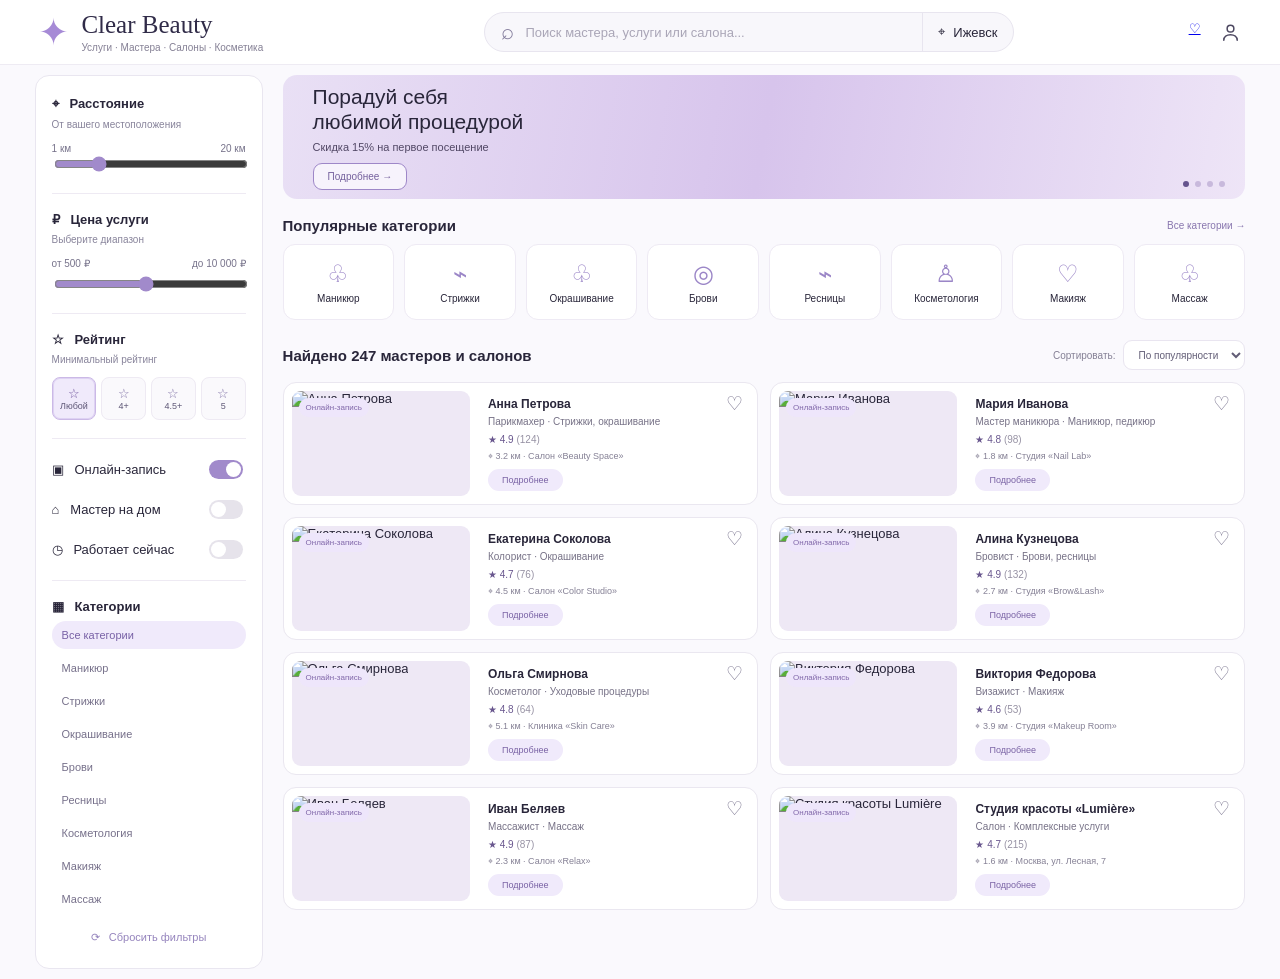
==== ClearBeautyAPI/wwwroot/frontend/index.html @ 9ed782c8 "блиа я уже не могу" ====
﻿
<!DOCTYPE html>

<html lang="ru">
<head>
<meta charset="utf-8"/>
<meta content="width=device-width, initial-scale=1.0" name="viewport"/>
<title>Clear Beauty — поиск мастеров</title>
<link href="css/style_beauty.css" rel="stylesheet"/>
</head>
<body>
<!-- ШАПКА -->
<header class="header">
<div class="logo">
<div class="logo-star">✦</div>
<div class="logo-text">
<h1>Clear Beauty</h1>
<p>Услуги · Мастера · Салоны · Косметика</p>
</div>
</div>
<div class="header-search">
<span class="search-icon">⌕</span>
<input placeholder="Поиск мастера, услуги или салона..." type="text"/>
<div class="location"><span>⌖</span> Ижевск</div>
</div>
<div class="header-actions">
<!-- Избранное пока без перехода -->
<a href="favorites_beauty.html" class="favorite-link" title="Избранное">
    ♡
</a>
<!-- Переход в профиль -->
<a aria-label="Профиль" class="icon-button profile-icon" href="profile_beauty.html" title="Профиль">
<svg fill="none" height="23" stroke="currentColor" stroke-linecap="round" stroke-linejoin="round" stroke-width="1.6" viewbox="0 0 24 24" width="23">
<circle cx="12" cy="8" r="3.5"></circle>
<path d="M5 20c0-3.5 3.1-5.7 7-5.7s7 2.2 7 5.7"></path>
</svg>
</a>
</div>
</header>
<!-- ОСНОВНОЙ КОНТЕНТ -->
<main class="layout">
<!-- БОКОВЫЕ ФИЛЬТРЫ -->
<aside class="filters">
<div class="filter-block">
<h3>⌖   Расстояние</h3>
<p class="filter-description">От вашего местоположения</p>

<div class="range-labels">
<span>1 км</span>
<span>20 км</span>
</div>
<input max="20" min="1" type="range" value="5"/>
</div>
<div class="filter-block">
<h3>₽   Цена услуги</h3>
<p class="filter-description">Выберите диапазон</p>
<div class="range-labels">
<span>от 500 ₽</span>
<span>до 10 000 ₽</span>
</div>
<input aria-label="Максимальная цена услуги" class="price-range" max="10000" min="500" type="range" value="5000"/>
</div>
<div class="filter-block">
<h3>☆   Рейтинг</h3>
<p class="filter-description">Минимальный рейтинг</p>
<div class="rating-filters"><input checked="checked" class="css-filter-radio" id="ratingAny" name="rating-filter" type="radio"/><label class="rating-option" for="ratingAny">☆<br/><small>Любой</small></label><input class="css-filter-radio" id="rating4" name="rating-filter" type="radio"/><label class="rating-option" for="rating4">☆<br/><small>4+</small></label><input class="css-filter-radio" id="rating45" name="rating-filter" type="radio"/><label class="rating-option" for="rating45">☆<br/><small>4.5+</small></label><input class="css-filter-radio" id="rating5" name="rating-filter" type="radio"/><label class="rating-option" for="rating5">☆<br/><small>5</small></label></div>
</div>
<div class="filter-block toggle-block">
<div class="toggle-row">
<span>▣   Онлайн-запись</span>
<input checked="" type="checkbox"/>
</div>
<div class="toggle-row">
<span>⌂   Мастер на дом</span>
<input type="checkbox"/>
</div>
<div class="toggle-row">
<span>◷   Работает сейчас</span>
<input type="checkbox"/>
</div>
</div>
<div class="filter-block categories-filter">
<h3>▦   Категории</h3>
<div class="category-filter-list"><input checked="checked" class="css-filter-radio" id="catAny" name="category-filter" type="radio"/><label class="category-filter-item" for="catAny">Все категории</label><input class="css-filter-radio" id="catManicure" name="category-filter" type="radio"/><label class="category-filter-item" for="catManicure">Маникюр</label><input class="css-filter-radio" id="catHair" name="category-filter" type="radio"/><label class="category-filter-item" for="catHair">Стрижки</label><input class="css-filter-radio" id="catColor" name="category-filter" type="radio"/><label class="category-filter-item" for="catColor">Окрашивание</label><input class="css-filter-radio" id="catBrows" name="category-filter" type="radio"/><label class="category-filter-item" for="catBrows">Брови</label><input class="css-filter-radio" id="catLashes" name="category-filter" type="radio"/><label class="category-filter-item" for="catLashes">Ресницы</label><input class="css-filter-radio" id="catCosmetology" name="category-filter" type="radio"/><label class="category-filter-item" for="catCosmetology">Косметология</label><input class="css-filter-radio" id="catMakeup" name="category-filter" type="radio"/><label class="category-filter-item" for="catMakeup">Макияж</label><input class="css-filter-radio" id="catMassage" name="category-filter" type="radio"/><label class="category-filter-item" for="catMassage">Массаж</label></div>
</div>
<button class="reset-filters">⟳   Сбросить фильтры</button>
</aside>
<!-- ПРАВАЯ ЧАСТЬ -->
<div class="content">
<!-- БАННЕР -->
<section class="banner">
<div class="banner-content">
<h2>Порадуй себя<br/>любимой процедурой</h2>
<p>Скидка 15% на первое посещение</p>
<button class="banner-button">Подробнее →</button>
</div>
<div class="banner-image"></div>
<div class="banner-dots">
<span class="active"></span>
<span></span>
<span></span>
<span></span>
</div>
</section>
<!-- КАТЕГОРИИ -->
<section class="popular-categories">
<div class="section-heading">
<h2>Популярные категории</h2>
<a href="#">Все категории →</a>
</div>
<div class="category-grid">
<div class="category-card">
<div class="category-icon">♧</div>
<p>Маникюр</p>
</div>
<div class="category-card">
<div class="category-icon">⌁</div>
<p>Стрижки</p>
</div>
<div class="category-card">
<div class="category-icon">♧</div>
<p>Окрашивание</p>
</div>
<div class="category-card">
<div class="category-icon">◎</div>
<p>Брови</p>
</div>
<div class="category-card">
<div class="category-icon">⌁</div>
<p>Ресницы</p>
</div>
<div class="category-card">
<div class="category-icon">♙</div>
<p>Косметология</p>
</div>
<div class="category-card">
<div class="category-icon">♡</div>
<p>Макияж</p>
</div>
<div class="category-card">
<div class="category-icon">♧</div>
<p>Массаж</p>
</div>
</div>
</section>
<!-- СПИСОК МАСТЕРОВ -->
<section class="masters-section">
<div class="masters-heading">
<h2>Найдено 247 мастеров и салонов</h2>
<div class="sorting">
<span>Сортировать:</span>
<select>
<option>По популярности</option>
<option>По рейтингу</option>
<option>По цене</option>
<option>По расстоянию</option>
</select>
</div>
</div>
<div class="masters-grid">
<!-- КАРТОЧКА 1 -->
<article class="master-card" data-category="hair color" data-rating="4.9">
<div class="master-photo">
<img alt="Анна Петрова" src="https://images.unsplash.com/photo-1534528741775-53994a69daeb?auto=format&amp;fit=crop&amp;w=500&amp;q=80"/>
<span class="online-badge">Онлайн-запись</span>
</div>
<div class="master-info">
<button class="favorite">♡</button>
<h3>Анна Петрова</h3>
<p class="master-specialty">Парикмахер · Стрижки, окрашивание</p>
<p class="master-rating">★ 4.9 <span>(124)</span></p>
<p class="master-location">⌖ 3.2 км · Салон «Beauty Space»</p>
<button class="details-button">Подробнее</button>
</div>
</article>
<!-- КАРТОЧКА 2 -->
<article class="master-card" data-category="manicure" data-rating="4.8">
<div class="master-photo">
<img alt="Мария Иванова" src="https://images.unsplash.com/photo-1517841905240-472988babdf9?auto=format&amp;fit=crop&amp;w=500&amp;q=80"/>
<span class="online-badge">Онлайн-запись</span>
</div>
<div class="master-info">
<button class="favorite">♡</button>
<h3>Мария Иванова</h3>
<p class="master-specialty">Мастер маникюра · Маникюр, педикюр</p>
<p class="master-rating">★ 4.8 <span>(98)</span></p>
<p class="master-location">⌖ 1.8 км · Студия «Nail Lab»</p>
<button class="details-button">Подробнее</button>
</div>
</article>
<!-- КАРТОЧКА 3 -->
<article class="master-card" data-category="color" data-rating="4.7">
<div class="master-photo">
<img alt="Екатерина Соколова" src="https://images.unsplash.com/photo-1524504388940-b1c1722653e1?auto=format&amp;fit=crop&amp;w=500&amp;q=80"/>
<span class="online-badge">Онлайн-запись</span>
</div>
<div class="master-info">
<button class="favorite">♡</button>
<h3>Екатерина Соколова</h3>
<p class="master-specialty">Колорист · Окрашивание</p>
<p class="master-rating">★ 4.7 <span>(76)</span></p>
<p class="master-location">⌖ 4.5 км · Салон «Color Studio»</p>
<button class="details-button">Подробнее</button>
</div>
</article>
<!-- КАРТОЧКА 4 -->
<article class="master-card" data-category="brows lashes" data-rating="4.9">
<div class="master-photo">
<img alt="Алина Кузнецова" src="https://images.unsplash.com/photo-1506794778202-cad84cf45f1d?auto=format&amp;fit=crop&amp;w=500&amp;q=80"/>
<span class="online-badge">Онлайн-запись</span>
</div>
<div class="master-info">
<button class="favorite">♡</button>
<h3>Алина Кузнецова</h3>
<p class="master-specialty">Бровист · Брови, ресницы</p>
<p class="master-rating">★ 4.9 <span>(132)</span></p>
<p class="master-location">⌖ 2.7 км · Студия «Brow&amp;Lash»</p>
<button class="details-button">Подробнее</button>
</div>
</article>
<!-- КАРТОЧКА 5 -->
<article class="master-card" data-category="cosmetology" data-rating="4.8">
<div class="master-photo">
<img alt="Ольга Смирнова" src="https://images.unsplash.com/photo-1552699611-e2c4e0b2c3f0?auto=format&amp;fit=crop&amp;w=500&amp;q=80"/>
<span class="online-badge">Онлайн-запись</span>
</div>
<div class="master-info">
<button class="favorite">♡</button>
<h3>Ольга Смирнова</h3>
<p class="master-specialty">Косметолог · Уходовые процедуры</p>
<p class="master-rating">★ 4.8 <span>(64)</span></p>
<p class="master-location">⌖ 5.1 км · Клиника «Skin Care»</p>
<button class="details-button">Подробнее</button>
</div>
</article>
<!-- КАРТОЧКА 6 -->
<article class="master-card" data-category="makeup" data-rating="4.6">
<div class="master-photo">
<img alt="Виктория Федорова" src="https://images.unsplash.com/photo-1529139574466-a303027c1d8b?auto=format&amp;fit=crop&amp;w=500&amp;q=80"/>
<span class="online-badge">Онлайн-запись</span>
</div>
<div class="master-info">
<button class="favorite">♡</button>
<h3>Виктория Федорова</h3>
<p class="master-specialty">Визажист · Макияж</p>
<p class="master-rating">★ 4.6 <span>(53)</span></p>
<p class="master-location">⌖ 3.9 км · Студия «Makeup Room»</p>
<button class="details-button">Подробнее</button>
</div>
</article>
<!-- КАРТОЧКА 7 -->
<article class="master-card" data-category="massage" data-rating="4.9">
<div class="master-photo">
<img alt="Иван Беляев" src="https://images.unsplash.com/photo-1519823551278-64ac92734fb1?auto=format&amp;fit=crop&amp;w=500&amp;q=80"/>
<span class="online-badge">Онлайн-запись</span>
</div>
<div class="master-info">
<button class="favorite">♡</button>
<h3>Иван Беляев</h3>
<p class="master-specialty">Массажист · Массаж</p>
<p class="master-rating">★ 4.9 <span>(87)</span></p>
<p class="master-location">⌖ 2.3 км · Салон «Relax»</p>
<button class="details-button">Подробнее</button>
</div>
</article>
<!-- КАРТОЧКА 8 -->
<article class="master-card" data-category="all" data-rating="4.7">
<div class="master-photo salon-photo">
<img alt="Студия красоты Lumière" src="https://images.unsplash.com/photo-1600948836103-54d8a7d9b6f1?auto=format&amp;fit=crop&amp;w=500&amp;q=80"/>
<span class="online-badge">Онлайн-запись</span>
</div>
<div class="master-info">
<button class="favorite">♡</button>
<h3>Студия красоты «Lumière»</h3>
<p class="master-specialty">Салон · Комплексные услуги</p>
<p class="master-rating">★ 4.7 <span>(215)</span></p>
<p class="master-location">⌖ 1.6 км · Москва, ул. Лесная, 7</p>
<button class="details-button">Подробнее</button>
</div>
</article>
</div>
</section>
</div>
</main>
</body>
</html>
---- ClearBeautyAPI/wwwroot/frontend/css/style_beauty.css ----
/* =========================
   ОСНОВНЫЕ НАСТРОЙКИ
========================= */

* {
    box-sizing: border-box;
}

body {
    margin: 0;
    font-family: Arial, Helvetica, sans-serif;
    background: #faf9fd;
    color: #29263a;
    font-size: 13px;
}

button,
input,
select {
    font: inherit;
}

button {
    cursor: pointer;
}

:root {
    --purple: #8970b8;
    --purple-dark: #71569f;
    --purple-light: #f0eafb;
    --border: #e9e6f0;
    --text: #29263a;
    --muted: #88849b;
    --white: #ffffff;
}


/* =========================
   ШАПКА
========================= */

.header {
    height: 65px;
    background: #ffffff;
    border-bottom: 1px solid #eeebf3;
    display: flex;
    align-items: center;
    justify-content: space-between;
    padding: 0 3%;
    gap: 30px;
}

.logo {
    display: flex;
    align-items: center;
    gap: 12px;
    min-width: 270px;
}

.logo-star {
    color: #a68ad6;
    font-size: 37px;
}

.logo-text h1 {
    font-family: Georgia, serif;
    font-size: 25px;
    font-weight: 400;
    margin: 0;
    color: #302b48;
}

.logo-text p {
    font-size: 10px;
    color: #858095;
    margin: 3px 0 0;
}

.header-search {
    display: flex;
    align-items: center;
    height: 40px;
    border: 1px solid #e8e5ef;
    background: #f8f7fb;
    border-radius: 30px;
    flex: 1;
    max-width: 530px;
    overflow: hidden;
}

.search-icon {
    padding-left: 16px;
    font-size: 22px;
    color: #827b9b;
}

.header-search input {
    flex: 1;
    width: 100px;
    border: none;
    outline: none;
    background: transparent;
    padding: 0 12px;
}

.header-search input::placeholder {
    color: #aaa6b7;
}

.location {
    display: flex;
    align-items: center;
    gap: 8px;
    border-left: 1px solid #e8e5ef;
    height: 100%;
    padding: 0 15px;
    white-space: nowrap;
}

.header-actions {
    display: flex;
    gap: 18px;
}

.icon-button {
    background: none;
    border: none;
    font-size: 23px;
    color: #4d4861;
}


/* =========================
   ОБЩАЯ СЕТКА
========================= */

.layout {
    display: grid;
    grid-template-columns: 228px minmax(0, 1fr);
    gap: 20px;
    max-width: 1600px;
    margin: 10px auto;
    padding: 0 2.7%;
}

.content {
    min-width: 0;
}


/* =========================
   ФИЛЬТРЫ
========================= */

.filters {
    background: #ffffff;
    border: 1px solid var(--border);
    border-radius: 14px;
    padding: 16px;
    align-self: start;
}

.filter-block {
    padding: 4px 0 18px;
    border-bottom: 1px solid #eeeaf3;
    margin-bottom: 14px;
}

.filter-block h3 {
    font-size: 13px;
    font-weight: 600;
    margin: 0 0 7px;
}

.filter-description {
    color: var(--muted);
    font-size: 10px;
    margin: 0 0 12px;
}

.filters select {
    width: 100%;
    height: 35px;
    border: 1px solid var(--border);
    background: #fff;
    border-radius: 9px;
    padding: 0 10px;
    outline: none;
}

.range-labels {
    display: flex;
    justify-content: space-between;
    color: #77738b;
    font-size: 10px;
    margin-top: 13px;
}

input[type="range"] {
    width: 100%;
    accent-color: #a18acb;
}

.double-range {
    display: flex;
    flex-direction: column;
    gap: 0;
}

.rating-filters {
    display: grid;
    grid-template-columns: repeat(4, 1fr);
    gap: 5px;
}

.rating-option {
    background: #faf9fc;
    border: 1px solid #eeeaf3;
    border-radius: 8px;
    padding: 8px 2px;
    color: #8274a8;
}

.rating-option.selected {
    background: #f0eafb;
    border-color: #ded2f3;
}

.rating-option small {
    font-size: 9px;
    color: #5f5877;
}

.toggle-block {
    display: flex;
    flex-direction: column;
    gap: 15px;
}

.toggle-row {
    display: flex;
    justify-content: space-between;
    align-items: center;
}

.toggle-row input {
    appearance: none;
    width: 34px;
    height: 19px;
    background: #e6e3eb;
    border-radius: 20px;
    position: relative;
    cursor: pointer;
    transition: 0.2s;
}

.toggle-row input::before {
    content: "";
    position: absolute;
    height: 15px;
    width: 15px;
    left: 2px;
    top: 2px;
    border-radius: 50%;
    background: white;
    transition: 0.2s;
}

.toggle-row input:checked {
    background: #a18acb;
}

.toggle-row input:checked::before {
    transform: translateX(15px);
}

.categories-filter {
    border-bottom: none;
    padding-bottom: 0;
    margin-bottom: 10px;
}

.category-filter-list {
    display: flex;
    flex-direction: column;
    gap: 5px;
}

.category-filter-item {
    border: none;
    background: transparent;
    text-align: left;
    padding: 8px 10px;
    border-radius: 20px;
    color: #77718b;
    font-size: 11px;
}

.category-filter-item:hover,
.category-filter-item.active {
    background: #f0eafb;
    color: #7861a6;
}

.reset-filters {
    display: block;
    width: 100%;
    background: none;
    border: none;
    color: #9584bd;
    font-size: 11px;
    padding: 8px;
}


/* =========================
   БАННЕР
========================= */

.banner {
    position: relative;
    height: 124px;
    overflow: hidden;
    border-radius: 14px;
    background: linear-gradient(100deg, #e9e0f5, #d7c4ec, #eee5f7);
    display: flex;
    align-items: center;
}

.banner-content {
    position: relative;
    z-index: 2;
    padding: 22px 30px;
}

.banner-content h2 {
    font-size: 21px;
    font-weight: 500;
    line-height: 1.2;
    margin: 0 0 7px;
}

.banner-content p {
    font-size: 11px;
    margin: 0 0 10px;
    color: #514765;
}

.banner-button {
    border: 1px solid #9e87c8;
    border-radius: 9px;
    background: #f7f3fc;
    color: #75619d;
    padding: 7px 14px;
    font-size: 10px;
}

.banner-image {
    position: absolute;
    right: 0;
    top: 0;
    width: 48%;
    height: 100%;
    background-image: url("https://images.unsplash.com/photo-1524504388940-b1c1722653e1?auto=format&fit=crop&w=900&q=80");
    background-size: cover;
    background-position: center 35%;
    mask-image: linear-gradient(to right, transparent, black 25%);
}

.banner-dots {
    position: absolute;
    right: 20px;
    bottom: 12px;
    display: flex;
    gap: 6px;
    z-index: 3;
}

.banner-dots span {
    width: 6px;
    height: 6px;
    border-radius: 50%;
    background: #c8b9dc;
}

.banner-dots span.active {
    background: #66548e;
}


/* =========================
   КАТЕГОРИИ
========================= */

.popular-categories {
    margin-top: 18px;
}

.section-heading {
    display: flex;
    justify-content: space-between;
    align-items: center;
    margin-bottom: 10px;
}

.section-heading h2 {
    font-size: 15px;
    margin: 0;
}

.section-heading a {
    text-decoration: none;
    color: #8876ae;
    font-size: 10px;
}

.category-grid {
    display: grid;
    grid-template-columns: repeat(8, minmax(0, 1fr));
    gap: 10px;
}

.category-card {
    background: #ffffff;
    border: 1px solid #eeeaf4;
    border-radius: 12px;
    min-height: 76px;
    display: flex;
    flex-direction: column;
    align-items: center;
    justify-content: center;
    gap: 5px;
    transition: 0.2s;
}

.category-card:hover {
    background: #f4effb;
    border-color: #d9c9ed;
    transform: translateY(-2px);
}

.category-icon {
    font-size: 24px;
    color: #9b86c7;
}

.category-card p {
    font-size: 10px;
    margin: 0;
}


/* =========================
   МАСТЕРА
========================= */

.masters-section {
    margin-top: 20px;
}

.masters-heading {
    display: flex;
    justify-content: space-between;
    align-items: center;
    gap: 15px;
    margin-bottom: 12px;
}

.masters-heading h2 {
    font-size: 15px;
    margin: 0;
}

.sorting {
    display: flex;
    align-items: center;
    gap: 8px;
    color: #858095;
    font-size: 10px;
}

.sorting select {
    width: auto;
    min-width: 120px;
    border: 1px solid #e9e5f0;
    background: #ffffff;
    border-radius: 9px;
    height: 30px;
    padding: 0 10px;
    color: #625d76;
}


/* СЕТКА КАРТОЧЕК */

.masters-grid {
    display: grid;
    grid-template-columns: repeat(2, minmax(0, 1fr));
    gap: 12px;
}


/* КАРТОЧКА */

.master-card {
    min-width: 0;
    display: flex;
    align-items: center;
    gap: 14px;
    background: #ffffff;
    border: 1px solid #eae7f0;
    border-radius: 13px;
    padding: 8px;
    min-height: 120px;
    transition: 0.2s;
}

.master-card:hover {
    border-color: #d6c6eb;
    box-shadow: 0 4px 15px rgba(119, 92, 158, 0.08);
}

.master-photo {
    position: relative;
    flex: 0 0 39%;
    height: 105px;
    overflow: hidden;
    border-radius: 9px;
    background: #eee8f5;
}

.master-photo img {
    width: 100%;
    height: 100%;
    object-fit: cover;
}

.online-badge {
    position: absolute;
    top: 7px;
    left: 7px;
    background: #eee6fb;
    color: #8067a9;
    padding: 5px 7px;
    border-radius: 15px;
    font-size: 8px;
    white-space: nowrap;
}

.master-info {
    position: relative;
    flex: 1;
    min-width: 0;
    padding: 4px 4px;
}

.master-info h3 {
    font-size: 12px;
    font-weight: 600;
    margin: 0 20px 5px 0;
}

.master-specialty {
    font-size: 10px;
    color: #777287;
    margin: 0 0 7px;
}

.master-rating {
    font-size: 10px;
    margin: 0 0 6px;
    color: #69578e;
}

.master-rating span {
    color: #9792a4;
}

.master-location {
    color: #858095;
    font-size: 9px;
    margin: 0 0 7px;
}

.favorite {
    position: absolute;
    top: 0;
    right: 0;
    border: none;
    background: none;
    color: #77718c;
    font-size: 19px;
    line-height: 1;
}

.details-button {
    border: none;
    background: #f0eafb;
    color: #7962a4;
    padding: 6px 14px;
    border-radius: 20px;
    font-size: 9px;
}

.details-button:hover {
    background: #e3d7f4;
}

.salon-photo img {
    object-position: center;
}


/* =========================
   АДАПТАЦИЯ
========================= */

@media (max-width: 1200px) {
    .layout {
        grid-template-columns: 210px minmax(0, 1fr);
        padding: 0 15px;
        gap: 15px;
    }

    .category-grid {
        grid-template-columns: repeat(4, 1fr);
    }

    .masters-grid {
        grid-template-columns: 1fr;
    }
}

@media (max-width: 800px) {
    .header {
        flex-wrap: wrap;
        height: auto;
        padding: 12px 15px;
        gap: 12px;
    }

    .logo {
        min-width: auto;
    }

    .header-search {
        order: 3;
        max-width: none;
        flex-basis: 100%;
    }

    .layout {
        grid-template-columns: 1fr;
    }

    .filters {
        display: none;
    }

    .banner {
        height: 150px;
    }

    .banner-content {
        padding: 15px;
    }

    .banner-content h2 {
        font-size: 18px;
    }

    .banner-image {
        width: 50%;
    }

    .category-grid {
        grid-template-columns: repeat(4, 1fr);
    }

    .masters-heading {
        flex-wrap: wrap;
    }
}

@media (max-width: 480px) {
    .masters-grid {
        grid-template-columns: 1fr;
    }

    .category-grid {
        grid-template-columns: repeat(2, 1fr);
    }

    .master-card {
        gap: 10px;
    }

    .master-photo {
        flex-basis: 38%;
    }

    .header-actions {
        gap: 5px;
    }

    .logo-text h1 {
        font-size: 21px;
    }

    .logo-text p {
        font-size: 8px;
    }

    .banner-image {
        opacity: 0.6;
    }
}

/* ================================
   СТРАНИЦА ЛИЧНОГО КАБИНЕТА
================================ */

.profile-logo {
    text-decoration: none;
    color: inherit;
}

.profile-icon {
    display: flex;
    align-items: center;
    justify-content: center;
    text-decoration: none;
}

.profile-icon:hover {
    color: #9076bc;
}

.active-profile {
    color: #9076bc;
}


/* Общая область профиля */

.profile-page {
    max-width: 1450px;
    margin: 30px auto;
    padding: 0 35px;
}

.profile-page-heading {
    margin-bottom: 25px;
}

.profile-page-heading h2 {
    font-size: 25px;
    font-weight: 500;
    margin: 0 0 8px;
    color: #302b48;
}

.profile-page-heading p {
    margin: 0;
    color: #88849a;
    font-size: 13px;
}


/* Расположение бокового меню и контента */

.profile-layout {
    display: grid;
    grid-template-columns: 245px minmax(0, 1fr);
    gap: 22px;
    align-items: start;
}


/* БОКОВОЕ МЕНЮ */

.profile-sidebar {
    background: white;
    border: 1px solid #eae6f0;
    border-radius: 15px;
    padding: 20px;
}

.profile-user-mini {
    display: flex;
    align-items: center;
    gap: 12px;
    padding-bottom: 20px;
    border-bottom: 1px solid #eeeaf3;
}

.avatar {
    width: 45px;
    height: 45px;
    border-radius: 50%;
    background: #eee6f8;
    display: flex;
    align-items: center;
    justify-content: center;
    color: #876bb0;
    font-size: 19px;
}

.profile-user-mini h3 {
    margin: 0 0 5px;
    font-size: 14px;
}

.profile-user-mini p {
    margin: 0;
    font-size: 10px;
    color: #8e899e;
}

.profile-navigation {
    display: flex;
    flex-direction: column;
    gap: 7px;
    padding: 18px 0;
}

.profile-nav-item {
    display: flex;
    align-items: center;
    gap: 11px;
    padding: 12px;
    border-radius: 10px;
    text-decoration: none;
    color: #6f6a82;
    font-size: 12px;
    transition: 0.2s;
}

.profile-nav-item span {
    font-size: 17px;
}

.profile-nav-item:hover,
.profile-nav-item.active {
    background: #f0eafb;
    color: #8167aa;
}

.back-to-site {
    display: block;
    border-top: 1px solid #eeeaf3;
    padding-top: 17px;
    text-decoration: none;
    color: #8b78b3;
    font-size: 11px;
}


/* ОСНОВНОЙ КОНТЕНТ */

.profile-content {
    display: flex;
    flex-direction: column;
    gap: 18px;
    min-width: 0;
}

.profile-card {
    background: white;
    border: 1px solid #eae6f0;
    border-radius: 15px;
    padding: 22px;
}

.profile-card-heading {
    display: flex;
    justify-content: space-between;
    align-items: center;
    gap: 12px;
    margin-bottom: 20px;
}

.profile-card-heading h3 {
    margin: 0;
    font-size: 15px;
    font-weight: 600;
}

.edit-profile-button {
    border: 1px solid #e2d8f0;
    background: white;
    color: #846ba9;
    padding: 8px 15px;
    border-radius: 9px;
    font-size: 11px;
}

.edit-profile-button:hover {
    background: #f3eefb;
}


/* ЛИЧНЫЕ ДАННЫЕ */

.personal-info {
    display: flex;
    align-items: center;
    gap: 17px;
    margin-bottom: 23px;
}

.large-avatar {
    width: 75px;
    height: 75px;
    border-radius: 50%;
    background: linear-gradient(135deg, #e7dcf5, #cdb9e9);
    display: flex;
    align-items: center;
    justify-content: center;
    font-size: 29px;
    color: #755c9b;
}

.personal-info-text h2 {
    font-size: 20px;
    font-weight: 500;
    margin: 0 0 7px;
}

.personal-info-text p {
    margin: 0;
    font-size: 12px;
    color: #89849a;
}

.profile-fields {
    display: grid;
    grid-template-columns: repeat(2, 1fr);
    gap: 13px;
}

.profile-field {
    display: flex;
    flex-direction: column;
    gap: 7px;
    background: #faf9fc;
    padding: 13px;
    border-radius: 10px;
}

.profile-field span {
    color: #908a9f;
    font-size: 10px;
}

.profile-field strong {
    font-size: 12px;
    font-weight: 500;
    color: #39344c;
}


/* ЗАПИСЬ */

.appointment-card {
    display: flex;
    align-items: center;
    gap: 17px;
    border: 1px solid #eee8f5;
    background: #faf9fd;
    border-radius: 12px;
    padding: 15px;
}

.appointment-date {
    width: 65px;
    min-width: 65px;
    height: 72px;
    background: #eee7f8;
    border-radius: 12px;
    display: flex;
    flex-direction: column;
    align-items: center;
    justify-content: center;
    color: #8066a8;
}

.appointment-date span {
    font-size: 10px;
}

.appointment-date strong {
    font-size: 27px;
    font-weight: 500;
}

.appointment-info {
    flex: 1;
}

.appointment-info h4 {
    margin: 0 0 8px;
    font-size: 13px;
}

.appointment-info p {
    margin: 0 0 5px;
    color: #817b91;
    font-size: 11px;
}

.appointment-status {
    display: inline-block;
    margin-top: 6px;
    background: #e9f4ea;
    color: #6c9a74;
    padding: 6px 9px;
    border-radius: 15px;
    font-size: 9px;
}

.appointment-more {
    background: #eee8f8;
    border: none;
    color: #8066a8;
    border-radius: 9px;
    padding: 10px 13px;
    font-size: 10px;
}


/* ИЗБРАННЫЕ МАСТЕРА */

.favorites-preview {
    display: grid;
    grid-template-columns: repeat(2, minmax(0, 1fr));
    gap: 12px;
}

.favorite-master {
    display: flex;
    align-items: center;
    gap: 11px;
    background: #faf9fc;
    border: 1px solid #eeeaf3;
    border-radius: 11px;
    padding: 10px;
    min-width: 0;
}

.favorite-master img {
    width: 58px;
    height: 58px;
    border-radius: 9px;
    object-fit: cover;
}

.favorite-master div {
    flex: 1;
    min-width: 0;
}

.favorite-master h4 {
    margin: 0 0 5px;
    font-size: 11px;
}

.favorite-master p {
    margin: 0 0 5px;
    color: #888399;
    font-size: 10px;
}

.favorite-master span {
    color: #856eac;
    font-size: 10px;
}

.favorite-heart {
    background: transparent;
    border: none;
    color: #a38bc9;
    font-size: 17px;
}


/* НАСТРОЙКИ */

.settings-list {
    display: flex;
    flex-direction: column;
}

.settings-list a {
    display: flex;
    justify-content: space-between;
    padding: 15px 0;
    text-decoration: none;
    color: #625d75;
    font-size: 12px;
    border-bottom: 1px solid #f0edf4;
}

.settings-list a:last-child {
    border-bottom: none;
}

.settings-list a:hover {
    color: #9175ba;
}

.text-link {
    color: #8872b0;
    text-decoration: none;
    font-size: 11px;
}


/* АДАПТИВ ПРОФИЛЯ */

@media (max-width: 900px) {
    .profile-layout {
        grid-template-columns: 1fr;
    }

    .profile-sidebar {
        padding: 12px;
    }

    .profile-navigation {
        flex-direction: row;
        flex-wrap: wrap;
    }

    .profile-nav-item {
        flex: 1;
        justify-content: center;
    }

    .back-to-site {
        margin-top: 5px;
    }

    .favorites-preview {
        grid-template-columns: 1fr;
    }
}

@media (max-width: 600px) {
    .profile-page {
        padding: 0 15px;
        margin-top: 20px;
    }

    .profile-fields {
        grid-template-columns: 1fr;
    }

    .appointment-card {
        flex-wrap: wrap;
    }

    .appointment-more {
        width: 100%;
    }

    .profile-card {
        padding: 15px;
    }

    .profile-page-heading h2 {
        font-size: 21px;
    }

    .profile-navigation {
        flex-direction: column;
    }

    .profile-nav-item {
        justify-content: flex-start;
    }
}

/* ================= CSS-ФИЛЬТРАЦИЯ: рейтинги и категории без JavaScript ================= */
.css-filter-radio { position:absolute; opacity:0; width:1px; height:1px; overflow:hidden; }
.rating-filters .rating-option { display:flex; flex-direction:column; align-items:center; justify-content:center; cursor:pointer; text-align:center; }
.rating-filters input:checked + label { background:#f0eafb; border-color:#cbb9e6; color:#71569f; box-shadow:0 0 0 1px #ded2f3 inset; }
.category-filter-list input:checked + label { background:#f0eafb; color:#7861a6; }
.category-filter-item { display:block; cursor:pointer; }
.price-range { width:100%; accent-color:#a18acb; margin-top:7px; }
/* rating hiding: selected threshold hides cards below it */
.layout:has(#rating4:checked) .master-card:not([data-rating^="4"]):not([data-rating^="5"]),
.layout:has(#rating5:checked) .master-card:not([data-rating="5.0"]) { display:none; }
/* category filters */
.layout:has(#catManicure:checked) .master-card:not([data-category~="manicure"]),
.layout:has(#catHair:checked) .master-card:not([data-category~="hair"]),
.layout:has(#catColor:checked) .master-card:not([data-category~="color"]),
.layout:has(#catBrows:checked) .master-card:not([data-category~="brows"]),
.layout:has(#catLashes:checked) .master-card:not([data-category~="lashes"]),
.layout:has(#catCosmetology:checked) .master-card:not([data-category~="cosmetology"]),
.layout:has(#catMakeup:checked) .master-card:not([data-category~="makeup"]),
.layout:has(#catMassage:checked) .master-card:not([data-category~="massage"]) { display:none; }


/* =========================
   FAVORITES PAGE
========================= */

.favorites-page {
    max-width: 1440px;
    margin: 0 auto;
    padding: 40px 60px 70px;
    box-sizing: border-box;
}

.favorites-heading {
    display: flex;
    justify-content: space-between;
    align-items: flex-end;
    gap: 30px;
    margin-bottom: 35px;
}

.favorites-subtitle {
    font-size: 12px;
    letter-spacing: 3px;
    color: #a28ac7;
    margin-bottom: 12px;
}

.favorites-heading h1 {
    font-size: 36px;
    font-weight: 600;
    color: #29252f;
    margin: 0 0 12px;
}

.favorites-description {
    color: #85808d;
    font-size: 15px;
    margin: 0;
}

.back-to-catalog {
    text-decoration: none;
    color: #8c72b5;
    border: 1px solid #d9c9ed;
    border-radius: 12px;
    padding: 12px 20px;
    font-size: 14px;
    transition: 0.2s;
    white-space: nowrap;
}

.back-to-catalog:hover {
    background: #f2ebfa;
}

/* Сетка карточек */

.favorites-grid {
    display: grid;
    grid-template-columns: repeat(3, minmax(0, 1fr));
    gap: 25px;
}

/* Карточка мастера */

.favorite-card {
    background: #ffffff;
    border: 1px solid #eee8f3;
    border-radius: 20px;
    overflow: hidden;
    transition: 0.25s;
}

.favorite-card:hover {
    transform: translateY(-4px);
    box-shadow: 0 10px 30px rgba(155, 125, 183, 0.12);
}

/* Фото */

.favorite-image {
    position: relative;
    width: 100%;
    height: 270px;
    overflow: hidden;
    background: #f2edf6;
}

.favorite-image img {
    width: 100%;
    height: 100%;
    object-fit: cover;
    display: block;
}

/* Сердечко */

.favorite-heart {
    position: absolute;
    top: 15px;
    right: 15px;
    width: 42px;
    height: 42px;
    border: none;
    border-radius: 50%;
    background: rgba(255, 255, 255, 0.92);
    color: #c47da9;
    font-size: 23px;
    cursor: pointer;
    display: flex;
    align-items: center;
    justify-content: center;
    transition: 0.2s;
}

.favorite-heart:hover {
    background: #c47da9;
    color: white;
}

/* Информация */

.favorite-card-info {
    padding: 20px;
}

.favorite-name-row {
    display: flex;
    justify-content: space-between;
    align-items: center;
    gap: 10px;
}

.favorite-name-row h2 {
    font-size: 18px;
    color: #302b36;
    font-weight: 600;
    margin: 0;
}

.favorite-rating {
    font-size: 14px;
    color: #b18b55;
    white-space: nowrap;
}

.favorite-specialization {
    font-size: 14px;
    color: #8c8694;
    margin: 12px 0;
}

.favorite-price {
    font-size: 16px;
    font-weight: 600;
    color: #5c496e;
    margin: 15px 0;
}

/* Кнопка подробнее */

.favorite-details {
    display: flex;
    justify-content: center;
    align-items: center;
    width: 100%;
    box-sizing: border-box;
    padding: 12px;
    border-radius: 12px;
    text-decoration: none;
    background: #eee6f7;
    color: #8062a5;
    font-size: 14px;
    font-weight: 500;
    transition: 0.2s;
}

.favorite-details:hover {
    background: #dcd0ed;
}

/* Адаптивность */

@media (max-width: 1000px) {
    .favorites-grid {
        grid-template-columns: repeat(2, minmax(0, 1fr));
    }

    .favorites-page {
        padding: 35px 30px;
    }
}

@media (max-width: 650px) {
    .favorites-grid {
        grid-template-columns: 1fr;
    }

    .favorites-heading {
        flex-direction: column;
        align-items: flex-start;
    }

    .favorites-heading h1 {
        font-size: 28px;
    }

    .favorites-page {
        padding: 25px 16px;
    }

    .favorite-image {
        height: 250px;
    }
}
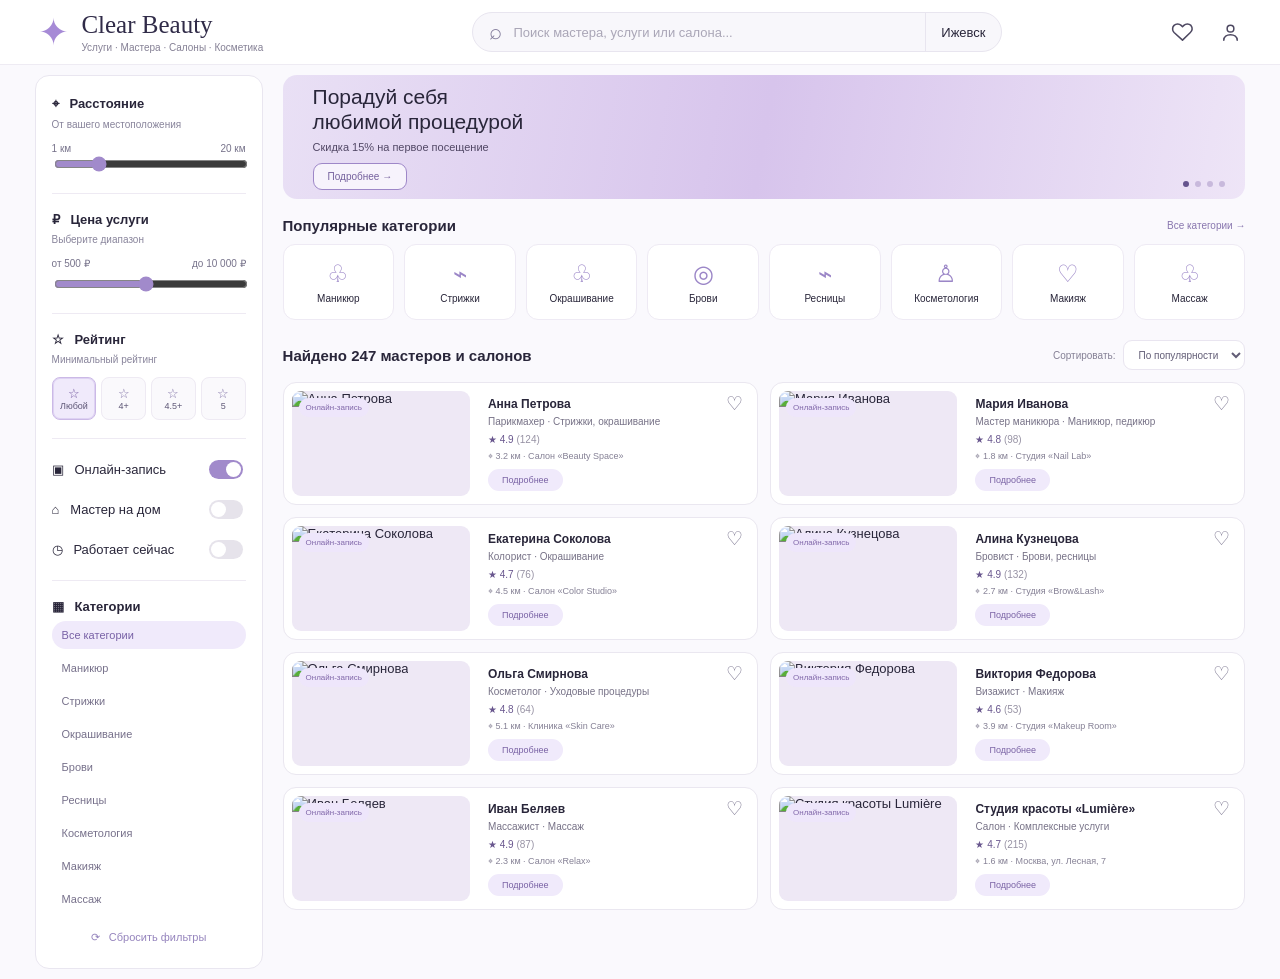
==== commit b9cc4139: "обнова вышла" ====
--- a/ClearBeautyAPI/wwwroot/frontend/index.html
+++ b/ClearBeautyAPI/wwwroot/frontend/index.html
@@ -21,20 +21,51 @@
 <div class="header-search">
 <span class="search-icon">⌕</span>
 <input placeholder="Поиск мастера, услуги или салона..." type="text"/>
-<div class="location"><span>⌖</span> Ижевск</div>
+<div class="location"> Ижевск</div>
 </div>
 <div class="header-actions">
-<!-- Избранное пока без перехода -->
-<a href="favorites_beauty.html" class="favorite-link" title="Избранное">
-    ♡
-</a>
-<!-- Переход в профиль -->
-<a aria-label="Профиль" class="icon-button profile-icon" href="profile_beauty.html" title="Профиль">
-<svg fill="none" height="23" stroke="currentColor" stroke-linecap="round" stroke-linejoin="round" stroke-width="1.6" viewbox="0 0 24 24" width="23">
-<circle cx="12" cy="8" r="3.5"></circle>
-<path d="M5 20c0-3.5 3.1-5.7 7-5.7s7 2.2 7 5.7"></path>
-</svg>
-</a>
+
+    <!-- Избранное -->
+    <a aria-label="Избранное"
+       class="icon-button favorite-icon"
+       href="favorites_beauty.html"
+       title="Избранное">
+
+        <svg fill="none"
+             height="23"
+             stroke="currentColor"
+             stroke-linecap="round"
+             stroke-linejoin="round"
+             stroke-width="1.6"
+             viewBox="0 0 24 24"
+             width="23">
+
+            <path d="M20.8 4.6a5.2 5.2 0 0 0-7.4 0L12 6l-1.4-1.4a5.2 5.2 0 0 0-7.4 7.4L12 20l8.2-8a5.2 5.2 0 0 0 .6-7.4z"></path>
+
+        </svg>
+    </a>
+
+    <!-- Профиль -->
+    <a aria-label="Профиль"
+       class="icon-button profile-icon"
+       href="profile_beauty.html"
+       title="Профиль">
+
+        <svg fill="none"
+             height="23"
+             stroke="currentColor"
+             stroke-linecap="round"
+             stroke-linejoin="round"
+             stroke-width="1.6"
+             viewBox="0 0 24 24"
+             width="23">
+
+            <circle cx="12" cy="8" r="3.5"></circle>
+            <path d="M5 20c0-3.5 3.1-5.7 7-5.7s7 2.2 7 5.7"></path>
+
+        </svg>
+    </a>
+
 </div>
 </header>
 <!-- ОСНОВНОЙ КОНТЕНТ -->
--- a/ClearBeautyAPI/wwwroot/frontend/css/style_beauty.css
+++ b/ClearBeautyAPI/wwwroot/frontend/css/style_beauty.css
@@ -1297,30 +1297,7 @@
     display: block;
 }
 
-/* Сердечко */
-
-.favorite-heart {
-    position: absolute;
-    top: 15px;
-    right: 15px;
-    width: 42px;
-    height: 42px;
-    border: none;
-    border-radius: 50%;
-    background: rgba(255, 255, 255, 0.92);
-    color: #c47da9;
-    font-size: 23px;
-    cursor: pointer;
-    display: flex;
-    align-items: center;
-    justify-content: center;
-    transition: 0.2s;
-}
-
-.favorite-heart:hover {
-    background: #c47da9;
-    color: white;
-}
+
 
 /* Информация */
 
@@ -1417,3 +1394,244 @@
         height: 250px;
     }
 }
+
+/* =========================================
+   ИЗБРАННОЕ CLEAR BEAUTY
+========================================= */
+
+/* Иконка избранного в шапке */
+.header-actions .favorite-icon {
+    display: flex;
+    align-items: center;
+    justify-content: center;
+    width: 36px;
+    height: 36px;
+    color: #4d4861;
+    text-decoration: none;
+    border-radius: 50%;
+    transition: 0.2s;
+}
+
+.header-actions .favorite-icon:hover {
+    color: #9076bc;
+    background: #f0eafb;
+}
+
+/* Общая область избранного */
+.favorites-page {
+    max-width: 1600px;
+    width: 100%;
+    margin: 20px auto;
+    padding: 0 2.7%;
+}
+
+/* Заголовок */
+.favorites-heading {
+    display: flex;
+    justify-content: space-between;
+    align-items: center;
+    gap: 20px;
+    margin: 25px 0;
+}
+
+.favorites-subtitle {
+    color: #a18acb;
+    font-size: 10px;
+    letter-spacing: 2.5px;
+    margin: 0 0 8px;
+}
+
+.favorites-heading h2 {
+    color: #302b48;
+    font-size: 24px;
+    font-weight: 500;
+    margin: 0 0 8px;
+}
+
+.favorites-description {
+    font-size: 12px;
+    color: #858095;
+    margin: 0;
+}
+
+/* Кнопка возврата */
+.back-to-catalog {
+    display: inline-flex;
+    align-items: center;
+    justify-content: center;
+    padding: 10px 16px;
+    border: 1px solid #e2d8f0;
+    border-radius: 10px;
+    background: #fff;
+    color: #846ba9;
+    text-decoration: none;
+    font-size: 11px;
+    transition: 0.2s;
+    white-space: nowrap;
+}
+
+.back-to-catalog:hover {
+    background: #f0eafb;
+    border-color: #d6c6eb;
+}
+
+/* Сетка */
+.favorites-grid {
+    display: grid;
+    grid-template-columns: repeat(2, minmax(0, 1fr));
+    gap: 12px;
+}
+
+/* Карточки */
+.favorites-grid .favorite-card {
+    display: flex;
+    align-items: center;
+    gap: 14px;
+    background: #fff;
+    border: 1px solid #eae7f0;
+    border-radius: 13px;
+    padding: 8px;
+    min-height: 140px;
+    overflow: hidden;
+    transition: 0.2s;
+}
+
+.favorites-grid .favorite-card:hover {
+    border-color: #d6c6eb;
+    box-shadow: 0 4px 15px rgba(119, 92, 158, 0.08);
+}
+
+/* Фото мастера */
+.favorites-grid .favorite-image {
+    position: relative;
+    flex: 0 0 39%;
+    height: 125px;
+    overflow: hidden;
+    border-radius: 9px;
+    background: #eee8f5;
+}
+
+.favorites-grid .favorite-image img {
+    width: 100%;
+    height: 100%;
+    display: block;
+    object-fit: cover;
+}
+
+/* Сердце на карточке */
+.favorites-grid .favorite-heart {
+    position: absolute;
+    top: 8px;
+    right: 8px;
+    width: 29px;
+    height: 29px;
+    display: flex;
+    align-items: center;
+    justify-content: center;
+    border: none;
+    border-radius: 50%;
+    background: rgba(255, 255, 255, 0.95);
+    color: #a18acb;
+    font-size: 17px;
+    line-height: 1;
+    cursor: pointer;
+    transition: 0.2s;
+}
+
+.favorites-grid .favorite-heart:hover {
+    background: #a18acb;
+    color: #fff;
+}
+
+/* Информация */
+.favorites-grid .favorite-card-info {
+    position: relative;
+    flex: 1;
+    min-width: 0;
+    padding: 4px;
+}
+
+.favorites-grid .favorite-name-row {
+    display: flex;
+    justify-content: space-between;
+    align-items: flex-start;
+    gap: 5px;
+    margin-bottom: 6px;
+}
+
+.favorites-grid .favorite-name-row h3 {
+    font-size: 12px;
+    font-weight: 600;
+    color: #29263a;
+    margin: 0;
+}
+
+.favorites-grid .favorite-rating {
+    color: #69578e;
+    font-size: 10px;
+    white-space: nowrap;
+}
+
+.favorites-grid .favorite-specialization {
+    font-size: 10px;
+    color: #777287;
+    margin: 0 0 7px;
+}
+
+.favorites-grid .favorite-location {
+    color: #858095;
+    font-size: 9px;
+    margin: 0 0 9px;
+}
+
+/* Подробнее */
+.favorites-grid .favorite-details {
+    display: inline-flex;
+    justify-content: center;
+    align-items: center;
+    padding: 6px 14px;
+    border: none;
+    border-radius: 20px;
+    background: #f0eafb;
+    color: #7962a4;
+    font-size: 9px;
+    text-decoration: none;
+    transition: 0.2s;
+}
+
+.favorites-grid .favorite-details:hover {
+    background: #e3d7f4;
+}
+
+/* Адаптив */
+@media (max-width: 1200px) {
+    .favorites-grid {
+        grid-template-columns: 1fr;
+    }
+}
+
+@media (max-width: 800px) {
+    .favorites-page {
+        padding: 0 15px;
+    }
+
+    .favorites-heading {
+        flex-wrap: wrap;
+    }
+}
+
+@media (max-width: 480px) {
+    .favorites-heading {
+        align-items: flex-start;
+        flex-direction: column;
+    }
+
+    .favorites-grid .favorite-card {
+        gap: 10px;
+    }
+
+    .favorites-grid .favorite-image {
+        flex-basis: 38%;
+        height: 110px;
+    }
+}
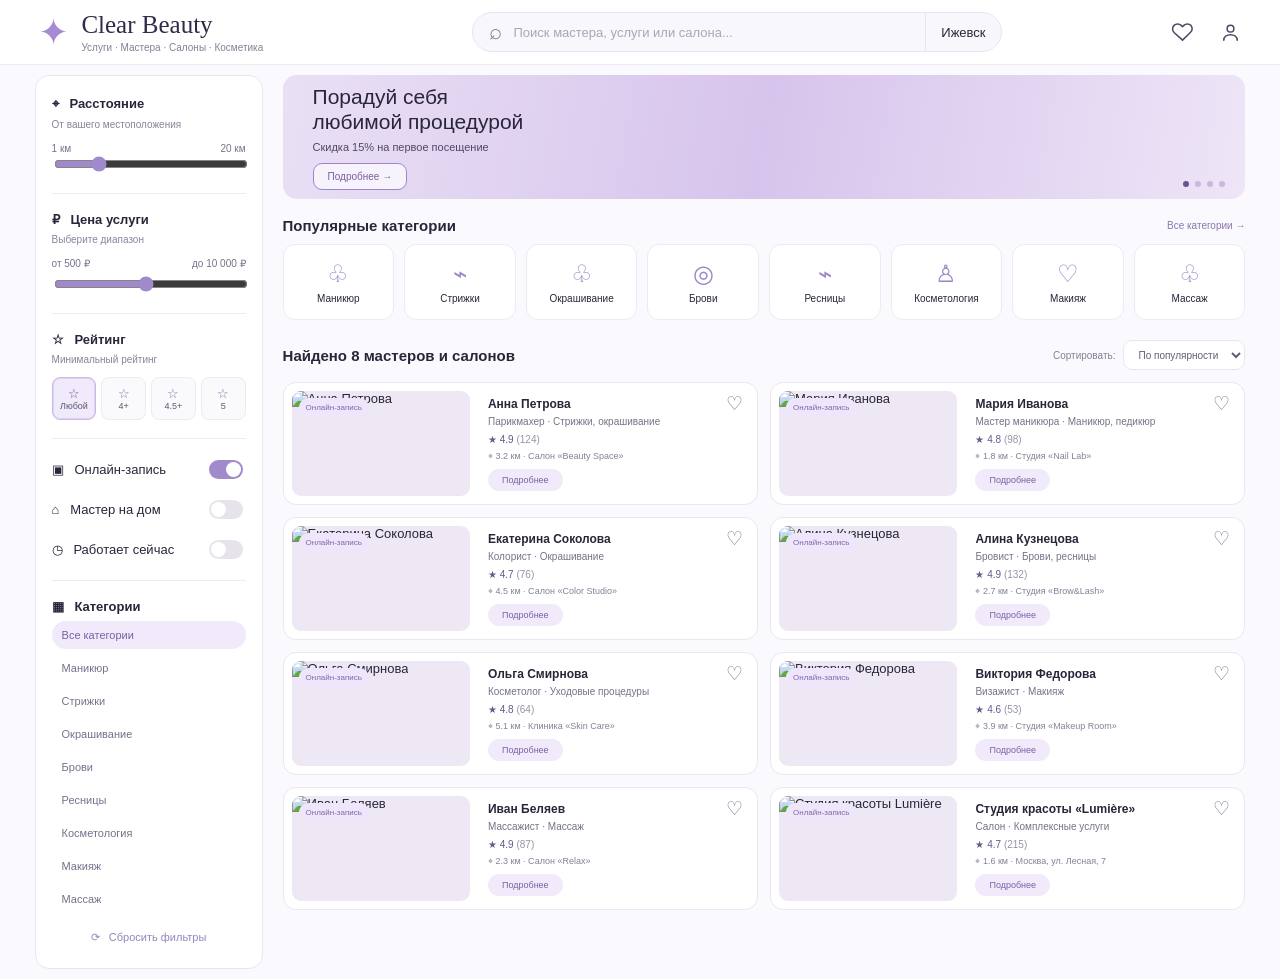
==== commit f77eca6a: "я переделала все что делала Алия 😧  ну блин ну вот так вот" ====
--- a/ClearBeautyAPI/wwwroot/frontend/index.html
+++ b/ClearBeautyAPI/wwwroot/frontend/index.html
@@ -313,5 +313,7 @@
 </section>
 </div>
 </main>
+
+<script src="js/script.js"></script>
 </body>
 </html>
--- a/ClearBeautyAPI/wwwroot/frontend/css/style_beauty.css
+++ b/ClearBeautyAPI/wwwroot/frontend/css/style_beauty.css
@@ -1635,3 +1635,40 @@
         height: 110px;
     }
 }
+/* Активное сердечко */
+[data-favorite].active,
+[data-favorite].is-favorite {
+    color: #e66b91;
+}
+
+/* Пустое избранное */
+.favorites-empty {
+    width: 100%;
+    padding: 70px 20px;
+    text-align: center;
+}
+
+.favorites-empty[hidden] {
+    display: none !important;
+}
+
+.favorites-empty-icon {
+    font-size: 75px;
+    color: #c5a9d8;
+    margin-bottom: 20px;
+}
+
+.favorites-empty h2 {
+    color: #8c72a8;
+    font-size: 25px;
+    font-weight: 500;
+    margin-bottom: 12px;
+}
+
+.favorites-empty p {
+    color: #888;
+    font-size: 15px;
+    max-width: 400px;
+    margin: 0 auto 25px;
+    line-height: 1.6;
+}
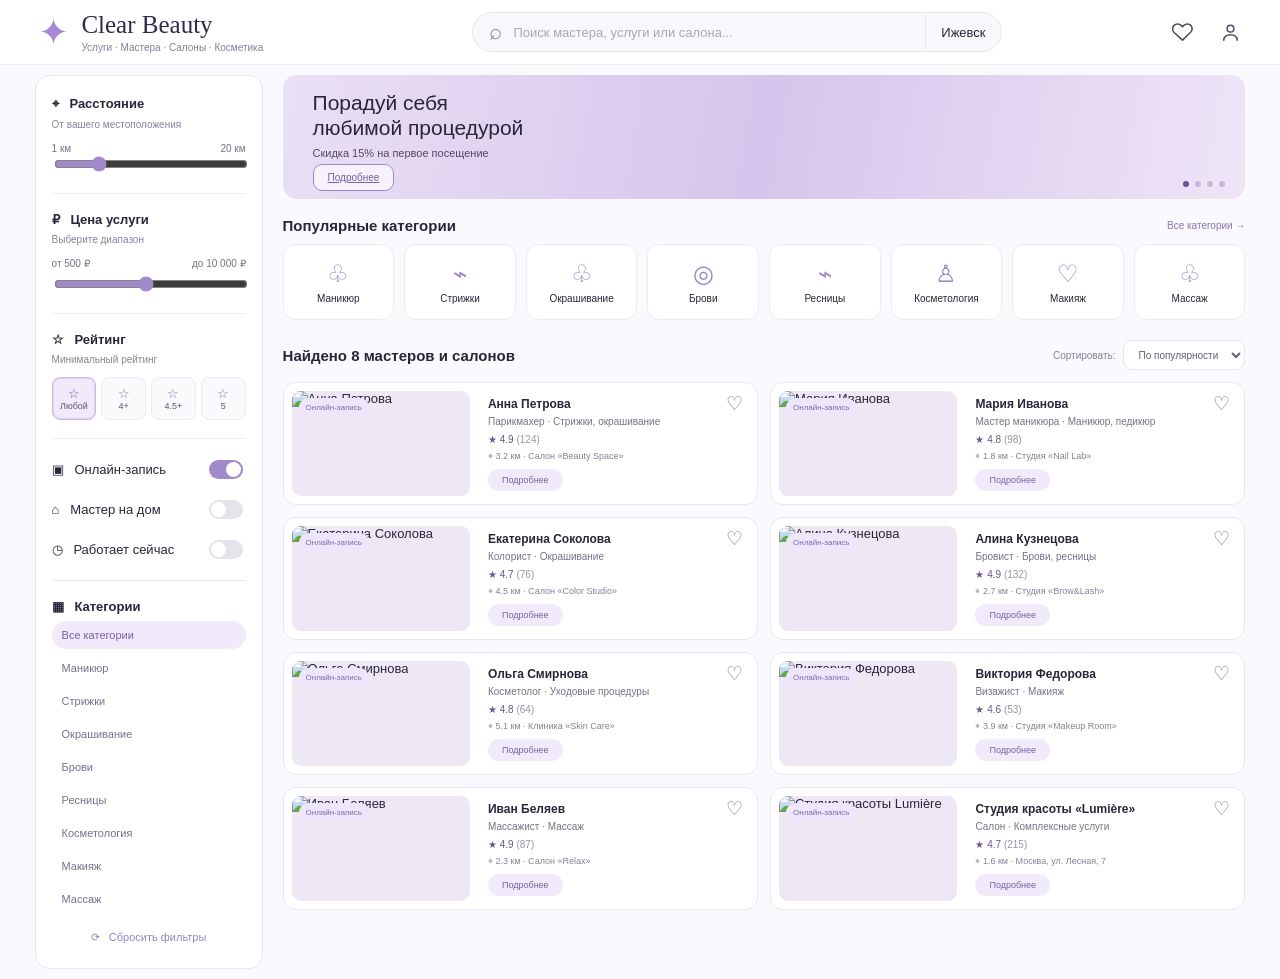
==== commit a51b1cd3: "баннер рабочий" ====
--- a/ClearBeautyAPI/wwwroot/frontend/index.html
+++ b/ClearBeautyAPI/wwwroot/frontend/index.html
@@ -123,8 +123,7 @@
 <div class="banner-content">
 <h2>Порадуй себя<br/>любимой процедурой</h2>
 <p>Скидка 15% на первое посещение</p>
-<button class="banner-button">Подробнее →</button>
-</div>
+<a href="offers.html" class="banner-button">Подробнее</a></div>
 <div class="banner-image"></div>
 <div class="banner-dots">
 <span class="active"></span>
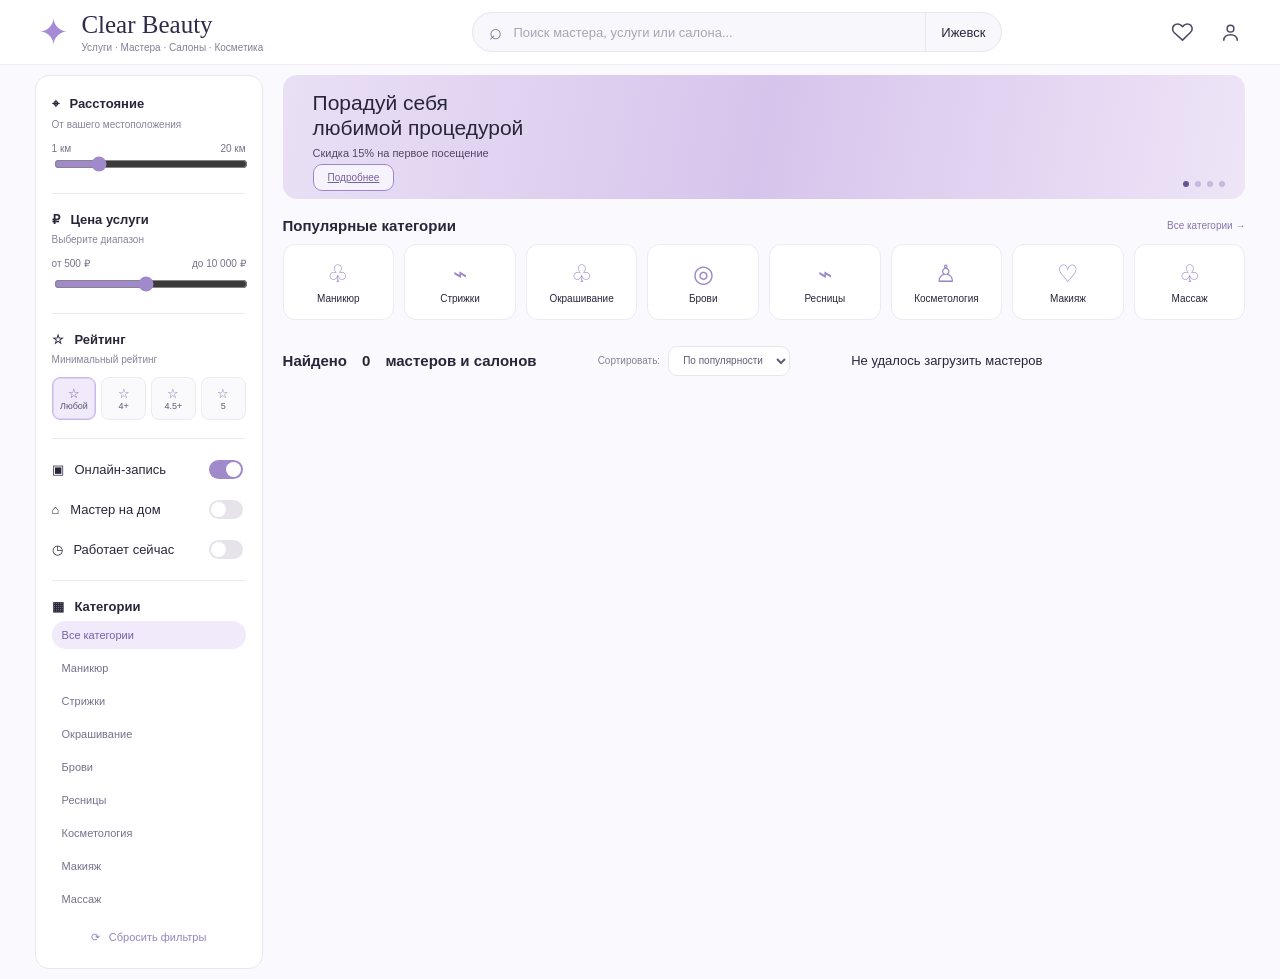
==== commit 282745c5: "Пытаюсь подключить бд" ====
--- a/ClearBeautyAPI/wwwroot/frontend/index.html
+++ b/ClearBeautyAPI/wwwroot/frontend/index.html
@@ -176,136 +176,21 @@
 <!-- СПИСОК МАСТЕРОВ -->
 <section class="masters-section">
 <div class="masters-heading">
-<h2>Найдено 247 мастеров и салонов</h2>
+<h2 class="masters-heading">Найдено <span id="masters-count">0</span> мастеров и салонов</h2>
+
 <div class="sorting">
-<span>Сортировать:</span>
-<select>
-<option>По популярности</option>
-<option>По рейтингу</option>
-<option>По цене</option>
-<option>По расстоянию</option>
-</select>
-</div>
-</div>
-<div class="masters-grid">
-<!-- КАРТОЧКА 1 -->
-<article class="master-card" data-category="hair color" data-rating="4.9">
-<div class="master-photo">
-<img alt="Анна Петрова" src="https://images.unsplash.com/photo-1534528741775-53994a69daeb?auto=format&amp;fit=crop&amp;w=500&amp;q=80"/>
-<span class="online-badge">Онлайн-запись</span>
-</div>
-<div class="master-info">
-<button class="favorite">♡</button>
-<h3>Анна Петрова</h3>
-<p class="master-specialty">Парикмахер · Стрижки, окрашивание</p>
-<p class="master-rating">★ 4.9 <span>(124)</span></p>
-<p class="master-location">⌖ 3.2 км · Салон «Beauty Space»</p>
-<button class="details-button">Подробнее</button>
-</div>
-</article>
-<!-- КАРТОЧКА 2 -->
-<article class="master-card" data-category="manicure" data-rating="4.8">
-<div class="master-photo">
-<img alt="Мария Иванова" src="https://images.unsplash.com/photo-1517841905240-472988babdf9?auto=format&amp;fit=crop&amp;w=500&amp;q=80"/>
-<span class="online-badge">Онлайн-запись</span>
-</div>
-<div class="master-info">
-<button class="favorite">♡</button>
-<h3>Мария Иванова</h3>
-<p class="master-specialty">Мастер маникюра · Маникюр, педикюр</p>
-<p class="master-rating">★ 4.8 <span>(98)</span></p>
-<p class="master-location">⌖ 1.8 км · Студия «Nail Lab»</p>
-<button class="details-button">Подробнее</button>
-</div>
-</article>
-<!-- КАРТОЧКА 3 -->
-<article class="master-card" data-category="color" data-rating="4.7">
-<div class="master-photo">
-<img alt="Екатерина Соколова" src="https://images.unsplash.com/photo-1524504388940-b1c1722653e1?auto=format&amp;fit=crop&amp;w=500&amp;q=80"/>
-<span class="online-badge">Онлайн-запись</span>
-</div>
-<div class="master-info">
-<button class="favorite">♡</button>
-<h3>Екатерина Соколова</h3>
-<p class="master-specialty">Колорист · Окрашивание</p>
-<p class="master-rating">★ 4.7 <span>(76)</span></p>
-<p class="master-location">⌖ 4.5 км · Салон «Color Studio»</p>
-<button class="details-button">Подробнее</button>
-</div>
-</article>
-<!-- КАРТОЧКА 4 -->
-<article class="master-card" data-category="brows lashes" data-rating="4.9">
-<div class="master-photo">
-<img alt="Алина Кузнецова" src="https://images.unsplash.com/photo-1506794778202-cad84cf45f1d?auto=format&amp;fit=crop&amp;w=500&amp;q=80"/>
-<span class="online-badge">Онлайн-запись</span>
-</div>
-<div class="master-info">
-<button class="favorite">♡</button>
-<h3>Алина Кузнецова</h3>
-<p class="master-specialty">Бровист · Брови, ресницы</p>
-<p class="master-rating">★ 4.9 <span>(132)</span></p>
-<p class="master-location">⌖ 2.7 км · Студия «Brow&amp;Lash»</p>
-<button class="details-button">Подробнее</button>
-</div>
-</article>
-<!-- КАРТОЧКА 5 -->
-<article class="master-card" data-category="cosmetology" data-rating="4.8">
-<div class="master-photo">
-<img alt="Ольга Смирнова" src="https://images.unsplash.com/photo-1552699611-e2c4e0b2c3f0?auto=format&amp;fit=crop&amp;w=500&amp;q=80"/>
-<span class="online-badge">Онлайн-запись</span>
-</div>
-<div class="master-info">
-<button class="favorite">♡</button>
-<h3>Ольга Смирнова</h3>
-<p class="master-specialty">Косметолог · Уходовые процедуры</p>
-<p class="master-rating">★ 4.8 <span>(64)</span></p>
-<p class="master-location">⌖ 5.1 км · Клиника «Skin Care»</p>
-<button class="details-button">Подробнее</button>
-</div>
-</article>
-<!-- КАРТОЧКА 6 -->
-<article class="master-card" data-category="makeup" data-rating="4.6">
-<div class="master-photo">
-<img alt="Виктория Федорова" src="https://images.unsplash.com/photo-1529139574466-a303027c1d8b?auto=format&amp;fit=crop&amp;w=500&amp;q=80"/>
-<span class="online-badge">Онлайн-запись</span>
-</div>
-<div class="master-info">
-<button class="favorite">♡</button>
-<h3>Виктория Федорова</h3>
-<p class="master-specialty">Визажист · Макияж</p>
-<p class="master-rating">★ 4.6 <span>(53)</span></p>
-<p class="master-location">⌖ 3.9 км · Студия «Makeup Room»</p>
-<button class="details-button">Подробнее</button>
-</div>
-</article>
-<!-- КАРТОЧКА 7 -->
-<article class="master-card" data-category="massage" data-rating="4.9">
-<div class="master-photo">
-<img alt="Иван Беляев" src="https://images.unsplash.com/photo-1519823551278-64ac92734fb1?auto=format&amp;fit=crop&amp;w=500&amp;q=80"/>
-<span class="online-badge">Онлайн-запись</span>
-</div>
-<div class="master-info">
-<button class="favorite">♡</button>
-<h3>Иван Беляев</h3>
-<p class="master-specialty">Массажист · Массаж</p>
-<p class="master-rating">★ 4.9 <span>(87)</span></p>
-<p class="master-location">⌖ 2.3 км · Салон «Relax»</p>
-<button class="details-button">Подробнее</button>
-</div>
-</article>
-<!-- КАРТОЧКА 8 -->
-<article class="master-card" data-category="all" data-rating="4.7">
-<div class="master-photo salon-photo">
-<img alt="Студия красоты Lumière" src="https://images.unsplash.com/photo-1600948836103-54d8a7d9b6f1?auto=format&amp;fit=crop&amp;w=500&amp;q=80"/>
-<span class="online-badge">Онлайн-запись</span>
-</div>
-<div class="master-info">
-<button class="favorite">♡</button>
-<h3>Студия красоты «Lumière»</h3>
-<p class="master-specialty">Салон · Комплексные услуги</p>
-<p class="master-rating">★ 4.7 <span>(215)</span></p>
-<p class="master-location">⌖ 1.6 км · Москва, ул. Лесная, 7</p>
-<button class="details-button">Подробнее</button>
+    <label>Сортировать:</label>
+    <select>
+        <option>По популярности</option>
+        <option>По рейтингу</option>
+        <option>По цене</option>
+        <option>По расстоянию</option>
+    </select>
+</div>
+
+<div class="masters-grid" id="masters-grid">
+    <div class="loading-state">Загрузка мастеров...</div>
+</div>
 </div>
 </article>
 </div>
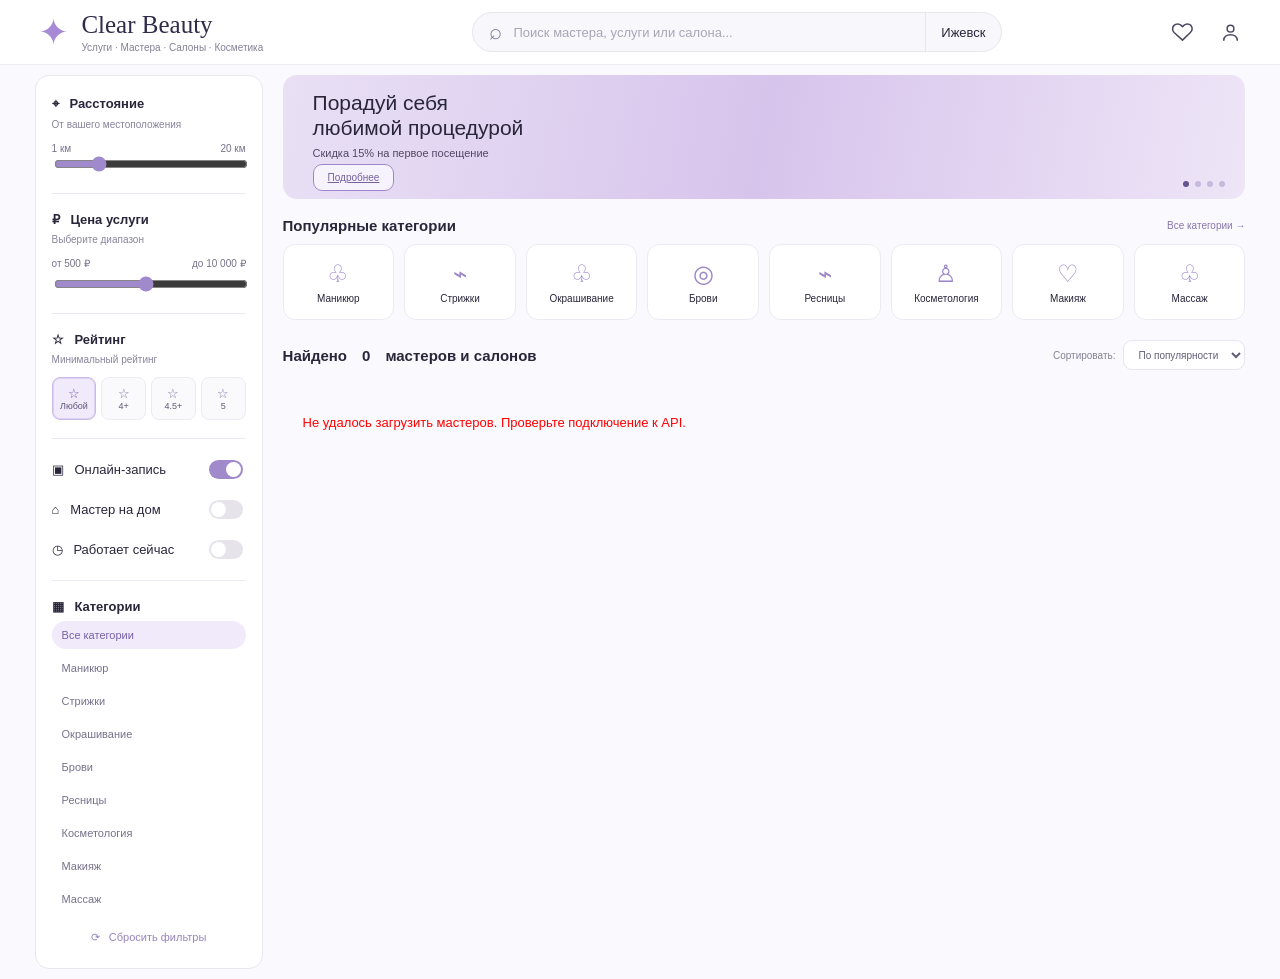
==== commit 98684470: "карточки теперь не сбоку" ====
--- a/ClearBeautyAPI/wwwroot/frontend/index.html
+++ b/ClearBeautyAPI/wwwroot/frontend/index.html
@@ -187,10 +187,9 @@
         <option>По расстоянию</option>
     </select>
 </div>
-
+</div>
 <div class="masters-grid" id="masters-grid">
     <div class="loading-state">Загрузка мастеров...</div>
-</div>
 </div>
 </article>
 </div>
